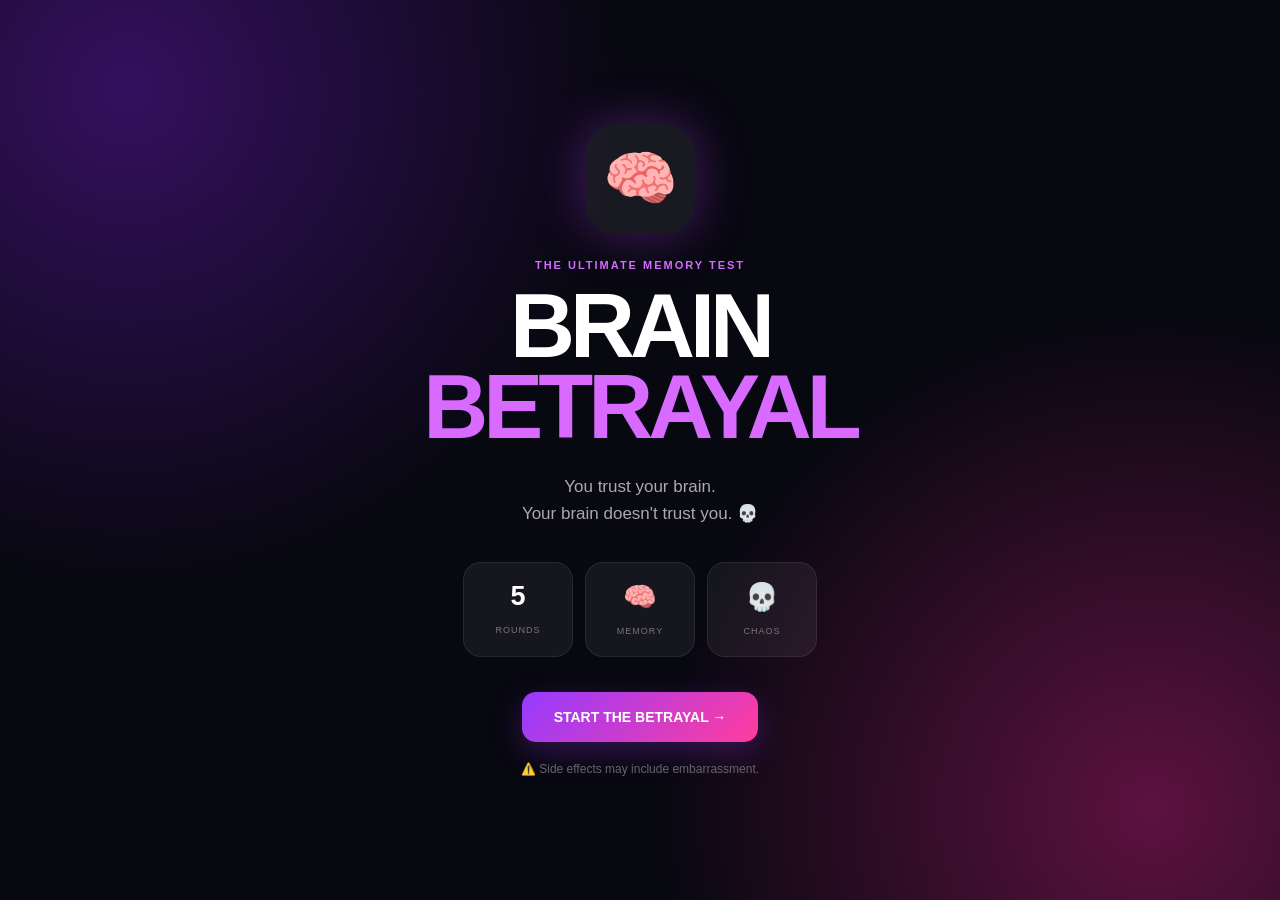
==== index.html @ b701850f "1st commit" ====
<!DOCTYPE html>
<html lang="en">
<head>
    <meta charset="UTF-8">
    <meta name="viewport" content="width=device-width, initial-scale=1.0">

    <title>Brain Betrayal</title>

    <link rel="stylesheet" href="style.css">
</head>

<body>

    <main class="page home">

        <div class="brain-icon">🧠</div>

        <p class="eyebrow">THE ULTIMATE MEMORY TEST</p>

        <h1>
            BRAIN<br>
            <span>BETRAYAL</span>
        </h1>

        <p class="subtitle">
            You trust your brain.<br>
            Your brain doesn't trust you. 💀
        </p>

        <div class="feature-row">

            <div class="feature">
                <b>5</b>
                <small>ROUNDS</small>
            </div>

            <div class="feature">
                <b>🧠</b>
                <small>MEMORY</small>
            </div>

            <div class="feature">
                <b>💀</b>
                <small>CHAOS</small>
            </div>

        </div>

        <button
            class="main-btn"
            onclick="location.href='setup.html'"
        >
            START THE BETRAYAL →
        </button>

        <p class="warning">
            ⚠️ Side effects may include embarrassment.
        </p>

    </main>

</body>
</html>
---- style.css ----
* {
    margin: 0;
    padding: 0;
    box-sizing: border-box;
}


body {
    min-height: 100vh;

    font-family:
        Arial,
        Helvetica,
        sans-serif;

    color: white;

    background:
        radial-gradient(
            circle at 10% 10%,
            #34105e,
            transparent 35%
        ),
        radial-gradient(
            circle at 90% 90%,
            #5c123f,
            transparent 35%
        ),
        #080811;
}


button,
input {
    font-family: inherit;
}


/* =========================
   GENERAL
========================= */

.page {
    min-height: 100vh;

    display: flex;

    justify-content: center;

    align-items: center;

    padding: 25px;
}


.hidden {
    display: none !important;
}


.eyebrow {
    color: #d36cff;

    font-size: 11px;

    font-weight: bold;

    letter-spacing: 2px;

    margin-bottom: 15px;
}


.description {
    color: #aaa;

    line-height: 1.6;

    margin: 15px 0 25px;
}


/* =========================
   HOME
========================= */

.home {
    text-align: center;

    flex-direction: column;
}


.brain-icon {
    width: 110px;
    height: 110px;

    display: flex;

    justify-content: center;

    align-items: center;

    font-size: 60px;

    border-radius: 30px;

    background:
        rgba(255,255,255,0.07);

    box-shadow:
        0 0 50px rgba(190,60,255,0.35);

    margin-bottom: 25px;
}


.home h1 {
    font-size:
        clamp(50px, 10vw, 90px);

    line-height: 0.9;

    letter-spacing: -5px;

    margin-bottom: 25px;
}


.home h1 span,
.setup-card h1 span {
    color: #d86aff;
}


.subtitle {
    color: #aaa;

    line-height: 1.6;

    font-size: 17px;
}


.feature-row {
    display: flex;

    gap: 12px;

    margin: 35px 0;
}


.feature {
    width: 110px;

    padding: 18px 8px;

    border-radius: 18px;

    background:
        rgba(255,255,255,0.06);

    border:
        1px solid rgba(255,255,255,0.08);
}


.feature b {
    display: block;

    font-size: 27px;

    margin-bottom: 7px;
}


.feature small {
    color: #777;

    font-size: 9px;

    letter-spacing: 1px;
}


.warning {
    margin-top: 20px;

    color: #666;

    font-size: 12px;
}


/* =========================
   BUTTON
========================= */

.main-btn {
    border: none;

    border-radius: 14px;

    padding: 17px 32px;

    color: white;

    font-weight: bold;

    font-size: 14px;

    cursor: pointer;

    background:
        linear-gradient(
            135deg,
            #963bff,
            #ff3d9e
        );

    box-shadow:
        0 10px 30px rgba(170,50,255,0.25);

    transition: 0.25s;
}


.main-btn:hover {
    transform:
        translateY(-3px);

    box-shadow:
        0 15px 40px rgba(220,50,190,0.35);
}


.main-btn:disabled {
    opacity: 0.6;

    cursor: not-allowed;
}


.text-btn {
    border: none;

    background: transparent;

    color: #888;

    cursor: pointer;

    margin-top: 18px;

    font-size: 13px;
}


/* =========================
   SETUP
========================= */

.setup-card {
    width: 100%;

    max-width: 500px;

    text-align: center;

    padding: 45px;

    border-radius: 28px;

    background:
        rgba(255,255,255,0.055);

    border:
        1px solid rgba(255,255,255,0.1);

    backdrop-filter: blur(20px);

    box-shadow:
        0 30px 80px rgba(0,0,0,0.35);
}


.big-icon {
    font-size: 55px;

    margin-bottom: 15px;
}


.setup-card h1 {
    font-size: 38px;

    line-height: 1;

    letter-spacing: -2px;
}


.setup-card input {
    width: 100%;

    padding: 16px;

    margin-bottom: 12px;

    border-radius: 12px;

    border:
        1px solid rgba(255,255,255,0.1);

    background:
        rgba(0,0,0,0.3);

    color: white;

    outline: none;

    font-size: 14px;
}


.setup-card input:focus {
    border-color: #bd58ff;
}


/* =========================
   GAME
========================= */

.game-page {
    min-height: 100vh;

    padding: 30px;

    display: flex;

    flex-direction: column;

    align-items: center;
}


.round-top {
    width: 100%;

    max-width: 850px;

    display: flex;

    align-items: center;

    gap: 20px;

    margin-bottom: 25px;

    color: #999;

    font-size: 12px;
}


.progress {
    height: 7px;

    flex: 1;

    overflow: hidden;

    border-radius: 20px;

    background:
        rgba(255,255,255,0.08);
}


.progress div {
    height: 100%;

    border-radius: 20px;

    background:
        linear-gradient(
            90deg,
            #983aff,
            #ff3c9e
        );
}


.game-card {
    width: 100%;

    max-width: 850px;

    min-height: 520px;

    padding: 45px;

    display: flex;

    flex-direction: column;

    justify-content: center;

    align-items: center;

    text-align: center;

    border-radius: 28px;

    background:
        rgba(255,255,255,0.055);

    border:
        1px solid rgba(255,255,255,0.1);

    backdrop-filter: blur(20px);
}


.game-card h1 {
    font-size:
        clamp(32px, 6vw, 55px);

    letter-spacing: -3px;
}


.memory-box {
    padding: 30px;

    margin: 20px 0;

    border-radius: 22px;

    background:
        rgba(0,0,0,0.25);

    font-size:
        clamp(40px, 7vw, 70px);

    letter-spacing: 8px;

    animation:
        float 2s infinite ease-in-out;
}


.final-memory {
    font-size: 42px;

    letter-spacing: 4px;
}


@keyframes float {

    0%, 100% {
        transform: translateY(0);
    }

    50% {
        transform: translateY(-7px);
    }

}


.timer {
    width: 55px;

    height: 55px;

    display: flex;

    justify-content: center;

    align-items: center;

    border-radius: 50%;

    background:
        rgba(255,255,255,0.08);

    color: #ff6bc5;

    font-weight: bold;

    font-size: 23px;
}


.question {
    width: 100%;
}


.question h2 {
    margin-bottom: 25px;

    font-size: 24px;
}


.options {
    max-width: 550px;

    margin: auto;

    display: grid;

    grid-template-columns:
        1fr 1fr;

    gap: 14px;
}


.options button {
    min-height: 70px;

    border-radius: 15px;

    border:
        1px solid rgba(255,255,255,0.1);

    background:
        rgba(255,255,255,0.06);

    color: white;

    font-size: 25px;

    cursor: pointer;

    transition: 0.2s;
}


.options button:hover {
    transform:
        translateY(-4px);

    background:
        rgba(190,70,255,0.2);

    border-color:
        rgba(200,100,255,0.5);
}


.sentence-box {
    padding: 35px;

    margin: 20px 0;

    border-radius: 20px;

    background:
        rgba(255,255,255,0.06);

    font-size: 22px;

    font-weight: 900;

    letter-spacing: 2px;
}


/* =========================
   REACTION
========================= */

.reaction-card {
    width: 100%;

    max-width: 650px;

    padding: 40px;

    text-align: center;

    border-radius: 28px;

    background:
        rgba(255,255,255,0.055);

    border:
        1px solid rgba(255,255,255,0.1);

    backdrop-filter: blur(20px);
}


.reaction-emoji {
    font-size: 60px;

    margin-bottom: 10px;
}


.reaction-card h1 {
    font-size: 36px;

    letter-spacing: -2px;
}


.gif-box {
    width: 100%;

    max-width: 450px;

    height: 200px;

    margin: 25px auto;

    display: flex;

    justify-content: center;

    align-items: center;

    overflow: hidden;

    border-radius: 20px;

    background:
        rgba(0,0,0,0.25);

    font-size: 70px;
}


.gif-box img {
    max-width: 100%;

    max-height: 200px;

    border-radius: 15px;
}


#reactionText {
    color: #aaa;

    margin-bottom: 25px;
}


/* =========================
   CONFIDENCE
========================= */

.confidence-card {
    padding: 25px;

    margin-bottom: 25px;

    border-radius: 20px;

    background:
        rgba(0,0,0,0.2);
}


.confidence-card h3 {
    font-size: 13px;

    letter-spacing: 1px;
}


.confidence-number {
    font-size: 42px;

    font-weight: 900;

    color: #d66cff;

    margin: 10px 0 15px;
}


#confidence {
    width: 100%;

    cursor: pointer;
}


.confidence-labels {
    display: flex;

    justify-content: space-between;

    margin-top: 10px;

    color: #666;

    font-size: 9px;
}


/* =========================
   RESULT
========================= */

.result-card {
    width: 100%;

    max-width: 700px;

    padding: 45px;

    text-align: center;

    border-radius: 28px;

    background:
        rgba(255,255,255,0.055);

    border:
        1px solid rgba(255,255,255,0.1);

    backdrop-filter: blur(20px);
}


.trophy {
    font-size: 65px;
}


.result-card h1 {
    font-size: 35px;

    margin-top: 10px;
}


.score-circle {
    width: 180px;

    height: 180px;

    margin: 30px auto;

    display: flex;

    flex-direction: column;

    justify-content: center;

    align-items: center;

    border-radius: 50%;

    background:
        radial-gradient(
            circle,
            rgba(180,60,255,0.25),
            rgba(0,0,0,0.2)
        );

    border:
        3px solid rgba(210,100,255,0.45);
}


.score-circle strong {
    font-size: 58px;
}


.score-circle span {
    color: #777;
}


#brainType {
    margin-bottom: 25px;

    font-size: 23px;
}


.stats {
    display: grid;

    grid-template-columns:
        repeat(3, 1fr);

    gap: 12px;
}


.stats div {
    padding: 18px 8px;

    border-radius: 17px;

    background:
        rgba(255,255,255,0.05);
}


.stats strong {
    display: block;

    font-size: 25px;

    margin-bottom: 7px;
}


.stats span {
    color: #777;

    font-size: 9px;

    letter-spacing: 1px;
}


.final-message {
    color: #aaa;

    line-height: 1.6;

    margin: 28px 0;
}


/* =========================
   MOBILE
========================= */

@media (max-width: 600px) {

    .page {
        padding: 18px;
    }


    .game-page {
        padding: 18px;
    }


    .setup-card,
    .game-card,
    .reaction-card,
    .result-card {
        padding: 25px;
    }


    .home h1 {
        font-size: 55px;
    }


    .feature {
        width: 90px;
    }


    .options {
        grid-template-columns: 1fr;
    }


    .memory-box {
        font-size: 38px;

        letter-spacing: 2px;

        padding: 20px;
    }


    .final-memory {
        font-size: 27px;
    }


    .sentence-box {
        font-size: 17px;

        padding: 25px 15px;
    }


    .stats {
        grid-template-columns: 1fr;
    }


    .round-top {
        gap: 10px;
    }

}


/* =========================
   CONFIDENCE POPUP MODAL
========================= */

.modal-overlay {
    position: fixed;
    top: 0;
    left: 0;
    width: 100vw;
    height: 100vh;
    background: rgba(8, 8, 17, 0.88);
    backdrop-filter: blur(10px);
    -webkit-backdrop-filter: blur(10px);
    display: flex;
    justify-content: center;
    align-items: center;
    z-index: 9999;
    padding: 20px;
    animation: fadeInModal 0.25s ease-out forwards;
}

.modal-content {
    width: 100%;
    max-width: 480px;
    padding: 35px 28px;
    text-align: center;
    border-radius: 28px;
    background: rgba(28, 15, 42, 0.95);
    border: 1px solid rgba(255, 255, 255, 0.18);
    box-shadow: 0 25px 60px rgba(0, 0, 0, 0.75), 0 0 35px rgba(214, 108, 255, 0.25);
    animation: popUpModal 0.3s cubic-bezier(0.175, 0.885, 0.32, 1.275) forwards;
}

.modal-eyebrow {
    color: #d36cff;
    font-size: 11px;
    font-weight: 800;
    letter-spacing: 2px;
    margin-bottom: 8px;
    text-transform: uppercase;
}

.modal-title {
    font-size: 26px;
    font-weight: 900;
    letter-spacing: -1px;
    margin-bottom: 8px;
}

.modal-subtitle {
    color: #aaa;
    font-size: 13px;
    margin-bottom: 22px;
    line-height: 1.4;
}

.modal-status-pill {
    display: inline-block;
    padding: 6px 16px;
    border-radius: 20px;
    background: rgba(255, 255, 255, 0.08);
    border: 1px solid rgba(255, 255, 255, 0.12);
    font-size: 13px;
    font-weight: 700;
    color: #e2a8ff;
    margin-bottom: 15px;
}

.options button.selected {
    background: rgba(190, 70, 255, 0.38) !important;
    border-color: #d66cff !important;
    box-shadow: 0 0 20px rgba(214, 108, 255, 0.4);
    transform: scale(1.03);
}

.confidence-badge {
    display: inline-flex;
    align-items: center;
    gap: 8px;
    padding: 8px 22px;
    border-radius: 30px;
    background: rgba(214, 108, 255, 0.12);
    border: 1px solid rgba(214, 108, 255, 0.35);
    color: #e3abff;
    font-size: 14px;
    font-weight: 700;
    letter-spacing: 0.5px;
    margin-bottom: 18px;
}

.score-delta-badge {
    display: inline-block;
    padding: 5px 14px;
    border-radius: 16px;
    font-weight: 900;
    font-size: 15px;
    margin-bottom: 15px;
}

.score-delta-plus {
    background: rgba(46, 213, 115, 0.15);
    border: 1px solid rgba(46, 213, 115, 0.4);
    color: #2ed573;
}

.score-delta-minus {
    background: rgba(255, 71, 87, 0.15);
    border: 1px solid rgba(255, 71, 87, 0.4);
    color: #ff4757;
}

@keyframes fadeInModal {
    from { opacity: 0; }
    to { opacity: 1; }
}

@keyframes popUpModal {
    from { transform: scale(0.82); opacity: 0; }
    to { transform: scale(1); opacity: 1; }
}
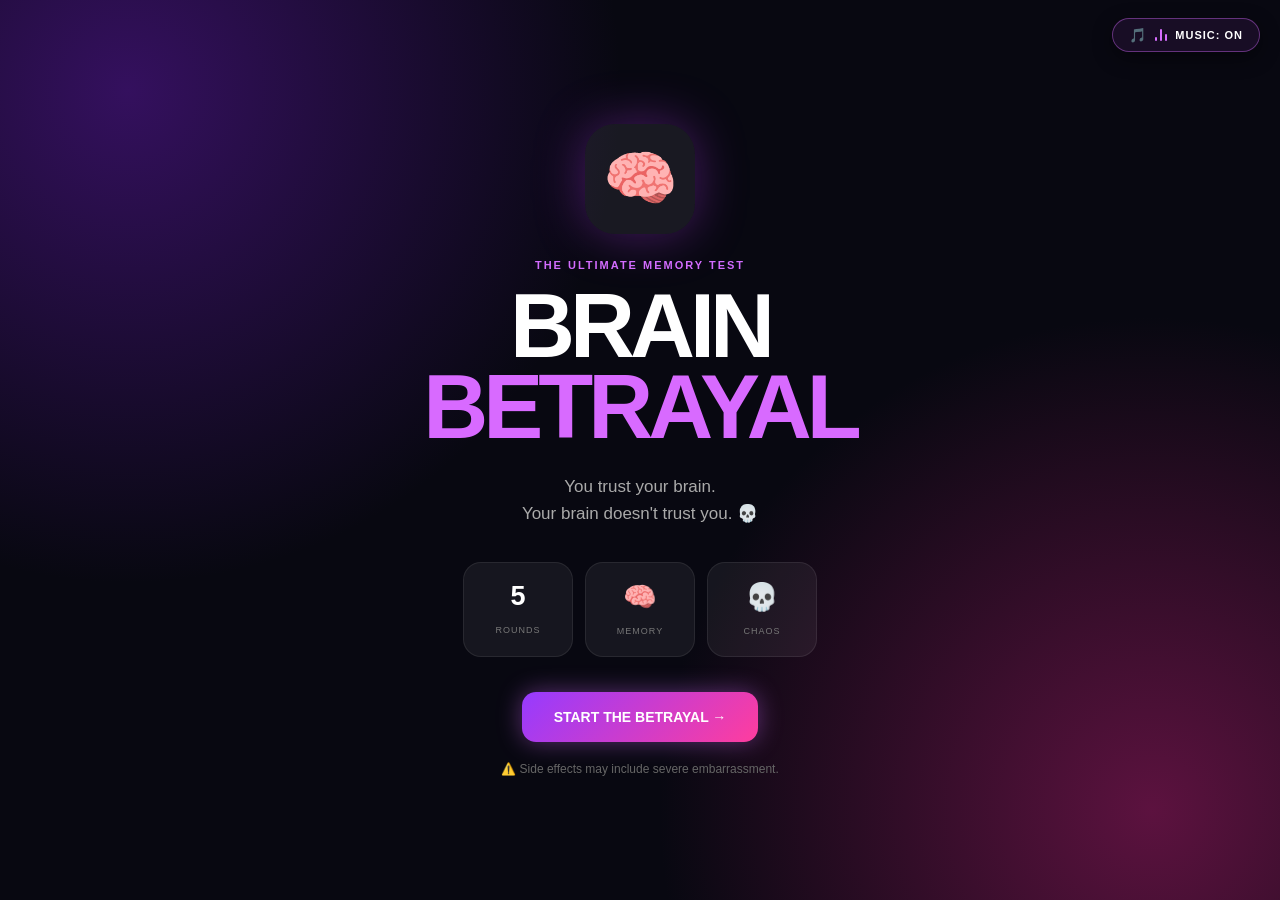
==== commit ca98f006: "added voice" ====
--- a/index.html
+++ b/index.html
@@ -4,7 +4,7 @@
     <meta charset="UTF-8">
     <meta name="viewport" content="width=device-width, initial-scale=1.0">
 
-    <title>Brain Betrayal</title>
+    <title>Brain Betrayal - The Ultimate Memory Game</title>
 
     <link rel="stylesheet" href="style.css">
 </head>
@@ -13,7 +13,7 @@
 
     <main class="page home">
 
-        <div class="brain-icon">🧠</div>
+        <div class="brain-icon pulse-glow">🧠</div>
 
         <p class="eyebrow">THE ULTIMATE MEMORY TEST</p>
 
@@ -47,17 +47,31 @@
         </div>
 
         <button
-            class="main-btn"
-            onclick="location.href='setup.html'"
+            id="startBtn"
+            class="main-btn glow-btn"
+            onclick="startGame()"
         >
             START THE BETRAYAL →
         </button>
 
         <p class="warning">
-            ⚠️ Side effects may include embarrassment.
+            ⚠️ Side effects may include severe embarrassment.
         </p>
 
     </main>
 
+    <script src="audioManager.js"></script>
+    <script>
+        function startGame() {
+            if (typeof AudioManager !== "undefined") {
+                AudioManager.playTick();
+                AudioManager.startBgm();
+            }
+            setTimeout(function() {
+                location.href = 'setup.html';
+            }, 180);
+        }
+    </script>
+
 </body>
 </html>
--- a/style.css
+++ b/style.css
@@ -473,26 +473,32 @@
 
 
 .timer {
-    width: 55px;
-
-    height: 55px;
-
-    display: flex;
-
+    width: 65px;
+    height: 65px;
+    display: flex;
     justify-content: center;
-
     align-items: center;
-
     border-radius: 50%;
-
-    background:
-        rgba(255,255,255,0.08);
-
+    background: rgba(255, 255, 255, 0.08);
+    border: 2px solid rgba(255, 107, 197, 0.4);
+    box-shadow: 0 0 15px rgba(255, 107, 197, 0.25);
     color: #ff6bc5;
-
-    font-weight: bold;
-
-    font-size: 23px;
+    font-weight: 900;
+    font-size: 26px;
+    margin: 10px auto;
+    transition: all 0.25s ease;
+}
+
+.timer.urgent {
+    color: #ff4757;
+    border-color: #ff4757;
+    box-shadow: 0 0 25px rgba(255, 71, 87, 0.7);
+    animation: pulseTimer 0.5s infinite alternate;
+}
+
+@keyframes pulseTimer {
+    0% { transform: scale(1); }
+    100% { transform: scale(1.15); }
 }
 
 
@@ -1029,4 +1035,151 @@
 @keyframes popUpModal {
     from { transform: scale(0.82); opacity: 0; }
     to { transform: scale(1); opacity: 1; }
+}
+
+
+/* =========================
+   FLOATING BGM MUSIC WIDGET
+========================= */
+
+.bgm-widget {
+    position: fixed;
+    top: 18px;
+    right: 20px;
+    z-index: 10000;
+    display: inline-flex;
+    align-items: center;
+    gap: 8px;
+    padding: 8px 16px;
+    border-radius: 30px;
+    background: rgba(28, 15, 42, 0.85);
+    border: 1px solid rgba(214, 108, 255, 0.4);
+    backdrop-filter: blur(12px);
+    -webkit-backdrop-filter: blur(12px);
+    color: white;
+    font-size: 11px;
+    font-weight: 800;
+    letter-spacing: 1px;
+    cursor: pointer;
+    box-shadow: 0 6px 20px rgba(0, 0, 0, 0.45);
+    transition: all 0.25s ease;
+}
+
+.bgm-widget:hover {
+    background: rgba(214, 108, 255, 0.25);
+    border-color: #d66cff;
+    transform: translateY(-2px);
+    box-shadow: 0 8px 25px rgba(214, 108, 255, 0.35);
+}
+
+.bgm-icon {
+    font-size: 14px;
+}
+
+.bgm-bars {
+    display: flex;
+    align-items: flex-end;
+    gap: 2.5px;
+    height: 12px;
+}
+
+.bgm-bars .bar {
+    width: 2.5px;
+    background: #d66cff;
+    border-radius: 2px;
+    animation: equalize 0.8s ease-in-out infinite alternate;
+}
+
+.bgm-bars .bar1 { height: 4px; animation-delay: 0.1s; }
+.bgm-bars .bar2 { height: 12px; animation-delay: 0.3s; }
+.bgm-bars .bar3 { height: 7px; animation-delay: 0.2s; }
+
+.bgm-bars.muted .bar {
+    animation: none;
+    height: 2px;
+    background: #666;
+}
+
+@keyframes equalize {
+    0% { height: 3px; }
+    100% { height: 12px; }
+}
+
+
+/* =========================
+   FRIEND CHALLENGE CARD
+========================= */
+
+.friend-challenge-card {
+    display: flex;
+    align-items: center;
+    gap: 15px;
+    margin: 20px auto;
+    max-width: 500px;
+    padding: 16px 20px;
+    border-radius: 20px;
+    background: rgba(214, 108, 255, 0.1);
+    border: 1px solid rgba(214, 108, 255, 0.35);
+    text-align: left;
+    box-shadow: 0 8px 25px rgba(0, 0, 0, 0.25);
+}
+
+.challenge-icon {
+    font-size: 32px;
+}
+
+.challenge-body strong {
+    display: block;
+    color: #e2a8ff;
+    font-size: 12px;
+    font-weight: 900;
+    letter-spacing: 1.5px;
+    margin-bottom: 4px;
+}
+
+.challenge-body p {
+    font-size: 13px;
+    color: #ccc;
+    line-height: 1.4;
+    margin: 0;
+}
+
+
+/* =========================
+   CONFETTI & VISUAL POLISH
+========================= */
+
+.confetti-canvas {
+    position: fixed;
+    top: 0;
+    left: 0;
+    width: 100vw;
+    height: 100vh;
+    pointer-events: none;
+    z-index: 9998;
+}
+
+.pulse-glow {
+    animation: brainPulse 2.5s ease-in-out infinite alternate;
+}
+
+@keyframes brainPulse {
+    0% {
+        transform: scale(1);
+        filter: drop-shadow(0 0 15px rgba(214, 108, 255, 0.35));
+    }
+    100% {
+        transform: scale(1.08);
+        filter: drop-shadow(0 0 35px rgba(214, 108, 255, 0.8));
+    }
+}
+
+.glow-btn {
+    box-shadow: 0 0 25px rgba(214, 108, 255, 0.4);
+    transition: all 0.25s ease;
+}
+
+.glow-btn:hover {
+    box-shadow: 0 0 35px rgba(214, 108, 255, 0.75);
+    transform: translateY(-3px);
 }
